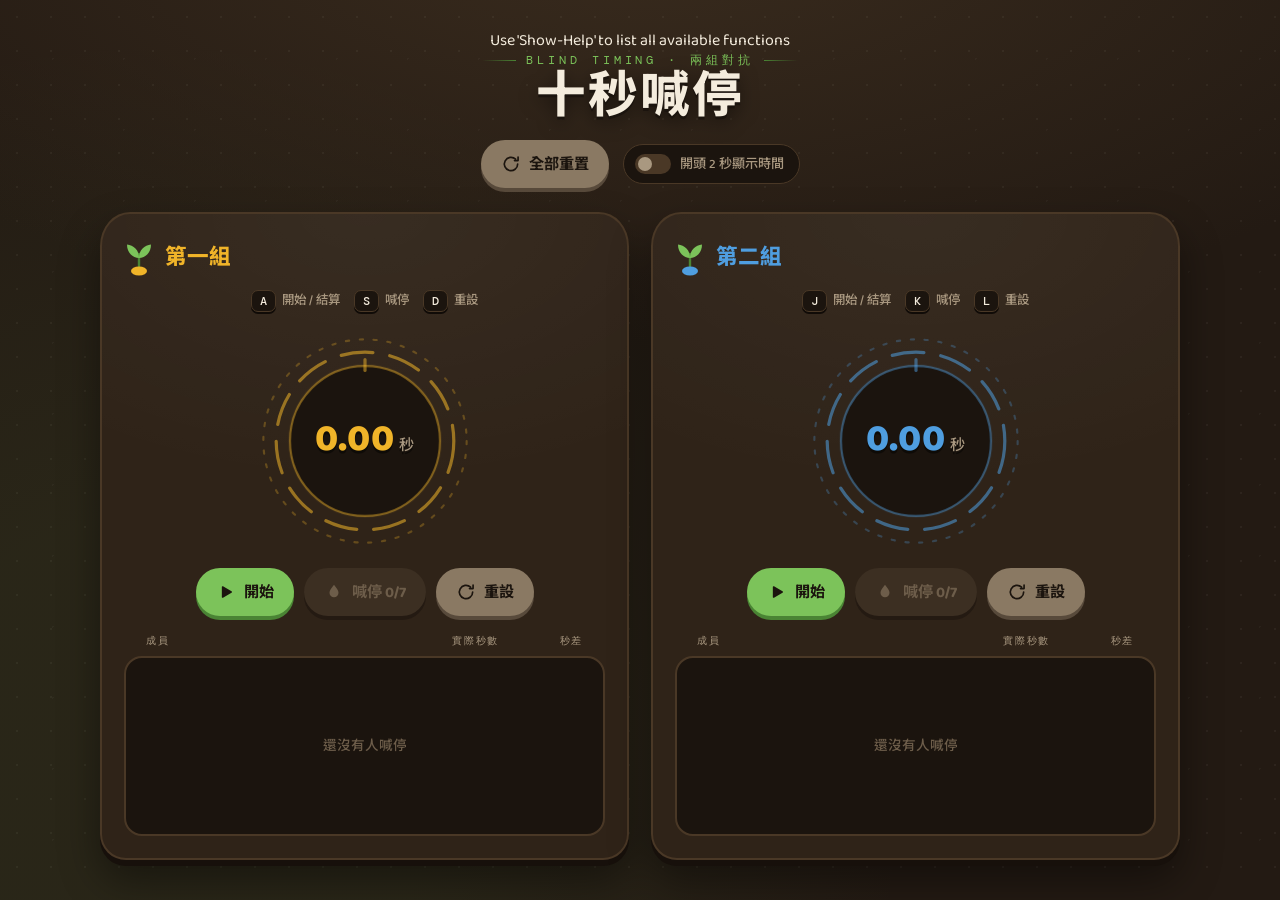
==== game.html @ 5b0d05cf "Add mobile web game" ====
Use 'Show-Help' to list all available functions
<!DOCTYPE html>
<html lang="zh-TW">
<head>
<meta charset="UTF-8">
<meta name="viewport" content="width=device-width, initial-scale=1.0">
<title>十秒喊停</title>
<link rel="preconnect" href="https://fonts.googleapis.com">
<link rel="preconnect" href="https://fonts.gstatic.com" crossorigin>
<link href="https://fonts.googleapis.com/css2?family=Baloo+2:wght@500;700;800&family=DM+Mono:wght@400;500&family=Noto+Sans+TC:wght@400;500;700&display=swap" rel="stylesheet">
<style>
:root{
  --soil-deep:#1b140e;
  --soil:#231a13;
  --loam:#2f2318;
  --root:#4a3826;
  --leaf:#7cc35a;
  --leaf-dark:#4a8434;
  --petal:#e0574a;
  --petal-dark:#9e3529;
  --p1:#f0b429;
  --p1-dark:#a07408;
  --p2:#4f9ee0;
  --p2-dark:#2a6ba1;
  --stone:#8a7963;
  --stone-dark:#584a3b;
  --bone:#f4ecdd;
  --moss:#a99880;
  --lift:4px;
  --col-time:78px;
  --col-diff:74px;
  /* 結算三態 */
  --over:#e0574a;
  --exact:#7cc35a;
  --under:#5ac8e8;
}

*{box-sizing:border-box;margin:0;padding:0}

body{
  font-family:'Baloo 2','Noto Sans TC',system-ui,sans-serif;
  background:
    radial-gradient(120% 80% at 50% -10%, #3a2c1e 0%, transparent 60%),
    radial-gradient(circle at 12% 88%, rgba(124,195,90,.07) 0 20%, transparent 55%),
    var(--soil);
  color:var(--bone);
  min-height:100vh;
  display:flex;flex-direction:column;align-items:center;
  padding:28px 18px 40px;
}
body::before{
  content:"";position:fixed;inset:0;pointer-events:none;z-index:0;
  background-image:
    radial-gradient(rgba(244,236,221,.05) 1px, transparent 1px),
    radial-gradient(rgba(244,236,221,.035) 1px, transparent 1px);
  background-size:34px 34px, 71px 71px;
  background-position:0 0, 17px 23px;
}
body>*{position:relative;z-index:1}

/* ── icon 統一規格 ───────────────── */
.ico{
  width:20px;height:20px;flex:none;display:block;
  fill:none;stroke:currentColor;stroke-width:2;
  stroke-linecap:round;stroke-linejoin:round;
}
.ico--sm{width:15px;height:15px}
.ico--lg{width:26px;height:26px}
.ico--fill{fill:currentColor;stroke:none}

/* ── header ──────────────────────── */
header{text-align:center;max-width:680px;margin-bottom:24px;width:100%}

.eyebrow{
  font-family:'DM Mono',monospace;font-size:.72rem;letter-spacing:.34em;
  text-transform:uppercase;color:var(--leaf);
  display:flex;align-items:center;justify-content:center;gap:10px;margin-bottom:6px;
}
.eyebrow::before,.eyebrow::after{
  content:"";height:1px;width:34px;background:linear-gradient(90deg,transparent,var(--leaf-dark));
}
.eyebrow::after{background:linear-gradient(270deg,transparent,var(--leaf-dark))}

h1{
  font-size:clamp(2rem,6vw,3.1rem);font-weight:800;line-height:1;
  letter-spacing:.04em;color:var(--bone);
  text-shadow:0 3px 0 var(--soil-deep), 0 6px 18px rgba(0,0,0,.5);
  margin-bottom:16px;
}

.global-controls{display:flex;justify-content:center;align-items:center;gap:14px;flex-wrap:wrap}

.btn{
  font-family:inherit;font-size:.95rem;font-weight:700;
  border:none;border-radius:999px;cursor:pointer;
  padding:11px 20px;
  display:inline-flex;align-items:center;gap:8px;
  color:var(--soil-deep);
  background:var(--btn,var(--stone));
  box-shadow:0 var(--lift) 0 var(--btn-dark,var(--stone-dark));
  transition:transform .12s ease, box-shadow .12s ease, filter .15s ease;
}
.btn:hover:not(:disabled){filter:brightness(1.08)}
.btn:active:not(:disabled){transform:translateY(var(--lift));box-shadow:0 0 0 var(--btn-dark,var(--stone-dark))}
.btn:focus-visible{outline:3px solid var(--bone);outline-offset:3px}
.btn:disabled{--btn:#3c2f22;--btn-dark:#241a12;color:#6d5d4a;cursor:not-allowed}
.btn-start{--btn:var(--leaf);--btn-dark:var(--leaf-dark)}
.btn-stop{--btn:var(--petal);--btn-dark:var(--petal-dark)}
.btn-lap{--btn:var(--accent);--btn-dark:var(--accent-dark)}
.btn-reset{--btn:var(--stone);--btn-dark:var(--stone-dark)}

.peek{
  display:inline-flex;align-items:center;gap:9px;cursor:pointer;
  font-size:.82rem;font-weight:500;color:var(--moss);
  background:var(--soil-deep);border:1px solid var(--root);
  border-radius:999px;padding:8px 15px 8px 11px;user-select:none;
}
.peek input{position:absolute;opacity:0;width:0;height:0}
.peek .track{
  width:36px;height:20px;border-radius:999px;background:var(--root);
  position:relative;transition:background .18s ease;flex:none;
}
.peek .track::after{
  content:"";position:absolute;top:3px;left:3px;width:14px;height:14px;border-radius:50%;
  background:var(--moss);transition:transform .18s ease, background .18s ease;
}
.peek input:checked + .track{background:var(--leaf-dark)}
.peek input:checked + .track::after{transform:translateX(16px);background:var(--bone)}
.peek input:focus-visible + .track{outline:3px solid var(--bone);outline-offset:3px}

/* ── 版面 ────────────────────────── */
.split-container{display:flex;width:100%;max-width:1080px;gap:22px;flex:1;align-items:stretch}
@media (max-width:860px){.split-container{flex-direction:column}}

.player-panel{
  --accent:var(--stone);--accent-dark:var(--stone-dark);--accent-soft:rgba(138,121,99,.13);
  flex:1;min-width:0;
  background:
    radial-gradient(130% 60% at 50% 0%, rgba(255,255,255,.045), transparent 70%),
    var(--loam);
  border:2px solid var(--root);
  border-radius:30px 30px 26px 26px/34px 34px 26px 26px;
  padding:24px 22px 22px;
  display:flex;flex-direction:column;align-items:center;
  box-shadow:0 6px 0 #17100b, 0 20px 40px rgba(0,0,0,.42);
}
#player1-panel{--accent:var(--p1);--accent-dark:var(--p1-dark);--accent-soft:rgba(240,180,41,.13)}
#player2-panel{--accent:var(--p2);--accent-dark:var(--p2-dark);--accent-soft:rgba(79,158,224,.13)}

.player-title{
  width:100%;display:flex;align-items:center;gap:11px;
  font-size:1.35rem;font-weight:800;color:var(--accent);
}
.player-title .sprout{width:30px;height:38px;flex:none}
.sprout .pod{fill:var(--accent)}
.sprout .leaf{fill:var(--leaf);transform-origin:15px 30px;animation:sway 4.2s ease-in-out infinite}
.sprout .leaf.b{animation-delay:-2.1s}
.sprout .stem{stroke:var(--leaf-dark);stroke-width:2.4;stroke-linecap:round;fill:none}
@keyframes sway{0%,100%{transform:rotate(-3.5deg)}50%{transform:rotate(3.5deg)}}

.winner-badge{
  margin-left:auto;
  display:none;align-items:center;gap:5px;
  background:var(--accent);color:var(--soil-deep);
  font-size:.72rem;font-weight:800;letter-spacing:.16em;
  padding:5px 12px;border-radius:999px;
  box-shadow:0 3px 0 var(--accent-dark);
  animation:bloom 1.6s ease-in-out infinite;
}
.winner-badge.show{display:inline-flex}
@keyframes bloom{0%,100%{transform:scale(1)}50%{transform:scale(1.06)}}

.key-hints{
  margin:14px 0 6px;display:flex;flex-wrap:wrap;gap:8px 14px;justify-content:center;
  font-size:.78rem;color:var(--moss);font-weight:500;
}
.key-hints span{display:inline-flex;align-items:center;gap:6px}
.kbd{
  font-family:'DM Mono',monospace;font-weight:500;font-size:.75rem;font-style:normal;
  background:var(--soil-deep);color:var(--bone);
  border:1px solid var(--root);border-radius:7px;
  padding:2px 8px;box-shadow:0 2px 0 #100b07;
}

/* ── 訊號盤 ──────────────────────── */
.dial{
  position:relative;width:214px;height:214px;margin:16px 0 20px;
  display:grid;place-items:center;
}
.dial > svg{position:absolute;inset:0;width:100%;height:100%}
.ring-outer{animation:spin 26s linear infinite}
.ring-mid{animation:spin 15s linear infinite reverse}
@keyframes spin{to{transform:rotate(360deg)}}
.dial .rg{transform-origin:100px 100px}
.dial .r1{fill:none;stroke:var(--accent);stroke-opacity:.28;stroke-width:2;stroke-dasharray:3 10;stroke-linecap:round}
.dial .r2{fill:none;stroke:var(--accent);stroke-opacity:.55;stroke-width:3;stroke-dasharray:30 16;stroke-linecap:round}
.dial .core{fill:var(--soil-deep);stroke:var(--accent);stroke-opacity:.4;stroke-width:2}
.dial .glow{fill:var(--accent);opacity:.07;transition:fill .35s ease, opacity .35s ease}
.dial.settled .glow{fill:var(--state);opacity:.13}
.dial .tick{stroke:var(--accent);stroke-opacity:.5;stroke-width:3;stroke-linecap:round}

/* 數字與盲測標籤共用同一格，交叉淡出 */
.display,.blind-tag{grid-area:1/1;z-index:2}

.display{
  display:flex;flex-direction:column;align-items:center;gap:7px;
  transition:opacity .3s ease;
}
.display .num{
  font-size:2.4rem;font-weight:800;color:var(--accent);
  font-variant-numeric:tabular-nums;letter-spacing:.01em;line-height:1;
  text-shadow:0 3px 0 rgba(0,0,0,.45);
}
.display .unit{font-size:.95rem;font-weight:500;color:var(--moss);margin-left:5px}
.display.is-result{gap:0}
.display.is-result .num{font-size:2.05rem}
.display .split{width:52px;height:1px;background:var(--root);margin:9px 0 8px}
.display .dev{
  font-family:'DM Mono',monospace;font-weight:500;font-size:1.3rem;line-height:1;
  font-variant-numeric:tabular-nums;color:var(--moss);
}
.display .dev small{font-size:.62rem;color:var(--moss);margin-left:4px;font-family:inherit}
.display .dev.over{color:var(--over)}
.display .dev.exact{color:var(--exact)}
.display .dev.under{color:var(--under)}
.blindfold{opacity:0 !important;user-select:none}

.blind-tag{
  display:flex;flex-direction:column;align-items:center;gap:8px;
  color:var(--moss);opacity:0;transition:opacity .3s ease;pointer-events:none;
}
.blind-tag em{font-family:'DM Mono',monospace;font-size:.72rem;letter-spacing:.24em;font-style:normal;text-indent:.24em}
.dial:has(.blindfold) .blind-tag{opacity:1}
.dial:has(.blindfold) .r2{stroke-opacity:.9}
.dial:has(.blindfold) .glow{opacity:.16}

.btn-group{display:flex;gap:10px;flex-wrap:wrap;justify-content:center;margin-bottom:18px}

/* ── 紀錄表 ──────────────────────── */
.lap-cols{
  width:100%;display:grid;
  grid-template-columns:1fr var(--col-time) var(--col-diff);
  gap:10px;padding:0 22px 8px;
  font-family:'DM Mono',monospace;font-size:.64rem;letter-spacing:.16em;
  color:var(--moss);text-transform:uppercase;
}
.lap-cols span:nth-child(2),.lap-cols span:nth-child(3){text-align:right}

.lap-container{
  width:100%;flex:1;min-height:180px;max-height:250px;overflow-y:auto;
  background:var(--soil-deep);
  border:2px solid var(--root);border-radius:18px;padding:8px;
  scrollbar-width:thin;scrollbar-color:var(--root) transparent;
}
.lap-container:empty::after{
  content:"還沒有人喊停";
  display:grid;place-items:center;height:160px;
  color:#6d5d4a;font-size:.85rem;font-weight:500;
}
.lap-item{
  display:grid;
  grid-template-columns:1fr var(--col-time) var(--col-diff);
  gap:10px;align-items:center;
  padding:9px 12px;border-radius:12px;font-size:.9rem;font-weight:500;
}
.lap-item+.lap-item{margin-top:2px}
.lap-item .name{display:flex;align-items:center;gap:9px;color:var(--bone);min-width:0}
.lap-item .name .ico{color:var(--stone)}
.lap-item .raw{font-family:'DM Mono',monospace;color:var(--bone);text-align:right}
.lap-item .diff{font-family:'DM Mono',monospace;color:var(--moss);text-align:right;font-weight:500}
.lap-item .diff.tight{color:var(--leaf)}
.lap-item .locked{
  grid-column:2 / -1;
  display:flex;align-items:center;justify-content:flex-end;gap:6px;
  color:#6d5d4a;font-family:'DM Mono',monospace;font-size:.76rem;
}

@media (prefers-reduced-motion:reduce){
  *,*::before,*::after{animation:none !important;transition-duration:.01ms !important}
}
</style>
</head>
<body>

<header>
  <div class="eyebrow">blind timing · 兩組對抗</div>
  <h1>十秒喊停</h1>
  <div class="global-controls">
    <button id="resetAllBtn" class="btn btn-reset">
      <svg class="ico" viewBox="0 0 24 24" aria-hidden="true"><path d="M20 12a8 8 0 1 1-2.5-5.8"/><path d="M20.5 3.6v4.3h-4.3"/></svg>
      全部重置
    </button>
    <label class="peek">
      <input type="checkbox" id="peekToggle">
      <span class="track"></span>
      開頭 2 秒顯示時間
    </label>
  </div>
</header>

<div class="split-container">

  <div class="player-panel" id="player1-panel">
    <div class="player-title">
      <svg class="sprout" viewBox="0 0 30 38" aria-hidden="true">
        <path class="stem" d="M15 34V16"/>
        <path class="leaf a" d="M15 20C15 12 9.5 7 3 6.5c0 8 5.5 13.5 12 13.5Z"/>
        <path class="leaf b" d="M15 20c0-8 5.5-13 12-13.5 0 8-5.5 13.5-12 13.5Z"/>
        <ellipse class="pod" cx="15" cy="33" rx="8" ry="4.6"/>
      </svg>
      第一組
      <span id="p1-winner" class="winner-badge">
        <svg class="ico ico--sm ico--fill" viewBox="0 0 24 24" aria-hidden="true"><circle cx="12" cy="6" r="3.4"/><circle cx="12" cy="18" r="3.4"/><circle cx="6" cy="12" r="3.4"/><circle cx="18" cy="12" r="3.4"/><circle cx="12" cy="12" r="2.6"/></svg>
        WINNER
      </span>
    </div>

    <div class="key-hints">
      <span><i class="kbd">A</i> 開始 / 結算</span>
      <span><i class="kbd">S</i> 喊停</span>
      <span><i class="kbd">D</i> 重設</span>
    </div>

    <div class="dial">
      <svg viewBox="0 0 200 200" aria-hidden="true">
        <g class="rg ring-outer"><circle class="r1" cx="100" cy="100" r="95"/></g>
        <g class="rg ring-mid"><circle class="r2" cx="100" cy="100" r="83"/></g>
        <circle class="glow" cx="100" cy="100" r="72"/>
        <circle class="core" cx="100" cy="100" r="70"/>
        <path class="tick" d="M100 24v10"/>
      </svg>
      <div class="display" id="p1-display"></div>
      <div class="blind-tag">
        <svg class="ico ico--lg" viewBox="0 0 24 24" aria-hidden="true"><path d="M3 12s3.5-6 9-6 9 6 9 6-3.5 6-9 6-9-6-9-6Z"/><path d="M4 4 20 20"/></svg>
        <em>盲測中</em>
      </div>
    </div>

    <div class="btn-group">
      <button id="p1-startStopBtn" class="btn btn-start"></button>
      <button id="p1-lapBtn" class="btn btn-lap" disabled></button>
      <button id="p1-resetBtn" class="btn btn-reset"></button>
    </div>


    <div class="lap-cols"><span>成員</span><span>實際秒數</span><span>秒差</span></div>
    <div class="lap-container" id="p1-lapList"></div>
  </div>

  <div class="player-panel" id="player2-panel">
    <div class="player-title">
      <svg class="sprout" viewBox="0 0 30 38" aria-hidden="true">
        <path class="stem" d="M15 34V16"/>
        <path class="leaf a" d="M15 20C15 12 9.5 7 3 6.5c0 8 5.5 13.5 12 13.5Z"/>
        <path class="leaf b" d="M15 20c0-8 5.5-13 12-13.5 0 8-5.5 13.5-12 13.5Z"/>
        <ellipse class="pod" cx="15" cy="33" rx="8" ry="4.6"/>
      </svg>
      第二組
      <span id="p2-winner" class="winner-badge">
        <svg class="ico ico--sm ico--fill" viewBox="0 0 24 24" aria-hidden="true"><circle cx="12" cy="6" r="3.4"/><circle cx="12" cy="18" r="3.4"/><circle cx="6" cy="12" r="3.4"/><circle cx="18" cy="12" r="3.4"/><circle cx="12" cy="12" r="2.6"/></svg>
        WINNER
      </span>
    </div>

    <div class="key-hints">
      <span><i class="kbd">J</i> 開始 / 結算</span>
      <span><i class="kbd">K</i> 喊停</span>
      <span><i class="kbd">L</i> 重設</span>
    </div>

    <div class="dial">
      <svg viewBox="0 0 200 200" aria-hidden="true">
        <g class="rg ring-outer"><circle class="r1" cx="100" cy="100" r="95"/></g>
        <g class="rg ring-mid"><circle class="r2" cx="100" cy="100" r="83"/></g>
        <circle class="glow" cx="100" cy="100" r="72"/>
        <circle class="core" cx="100" cy="100" r="70"/>
        <path class="tick" d="M100 24v10"/>
      </svg>
      <div class="display" id="p2-display"></div>
      <div class="blind-tag">
        <svg class="ico ico--lg" viewBox="0 0 24 24" aria-hidden="true"><path d="M3 12s3.5-6 9-6 9 6 9 6-3.5 6-9 6-9-6-9-6Z"/><path d="M4 4 20 20"/></svg>
        <em>盲測中</em>
      </div>
    </div>

    <div class="btn-group">
      <button id="p2-startStopBtn" class="btn btn-start"></button>
      <button id="p2-lapBtn" class="btn btn-lap" disabled></button>
      <button id="p2-resetBtn" class="btn btn-reset"></button>
    </div>


    <div class="lap-cols"><span>成員</span><span>實際秒數</span><span>秒差</span></div>
    <div class="lap-container" id="p2-lapList"></div>
  </div>

</div>

<script>
/* ── SVG icon set：24x24 / stroke 2 / round / currentColor ── */
const ICO = {
  play:  '<svg class="ico ico--fill" viewBox="0 0 24 24" aria-hidden="true"><path d="M8.4 5.2 18.6 11.1a1 1 0 0 1 0 1.8L8.4 18.8A1 1 0 0 1 7 17.9V6.1a1 1 0 0 1 1.4-.9Z"/></svg>',
  stop:  '<svg class="ico ico--fill" viewBox="0 0 24 24" aria-hidden="true"><rect x="6.5" y="6.5" width="11" height="11" rx="3"/></svg>',
  done:  '<svg class="ico" viewBox="0 0 24 24" aria-hidden="true"><path d="M4.5 12.5 10 18 19.5 6.5"/></svg>',
  call:  '<svg class="ico ico--fill" viewBox="0 0 24 24" aria-hidden="true"><path d="M12 3.4c3.3 4.4 5.4 7 5.4 9.6a5.4 5.4 0 0 1-10.8 0C6.6 10.4 8.7 7.8 12 3.4Z"/></svg>',
  reset: '<svg class="ico" viewBox="0 0 24 24" aria-hidden="true"><path d="M20 12a8 8 0 1 1-2.5-5.8"/><path d="M20.5 3.6v4.3h-4.3"/></svg>',
  seed:  '<svg class="ico ico--sm ico--fill" viewBox="0 0 24 24" aria-hidden="true"><ellipse cx="12" cy="12" rx="6" ry="8"/></svg>',
  leaf:  '<svg class="ico ico--sm" viewBox="0 0 24 24" aria-hidden="true"><path d="M4 20C4 11.7 10.7 5 19 5c0 8.3-6.7 15-15 15Z"/><path d="M4.5 19.5 14 10"/></svg>',
  lock:  '<svg class="ico ico--sm" viewBox="0 0 24 24" aria-hidden="true"><rect x="4.5" y="10.5" width="15" height="9.5" rx="3"/><path d="M8.5 10.5V8a3.5 3.5 0 0 1 7 0v2.5"/></svg>',
  flower:'<svg class="ico ico--fill" viewBox="0 0 24 24" aria-hidden="true"><circle cx="12" cy="6" r="3.4"/><circle cx="12" cy="18" r="3.4"/><circle cx="6" cy="12" r="3.4"/><circle cx="18" cy="12" r="3.4"/><circle cx="12" cy="12" r="2.6"/></svg>'
};

const TARGET_MS   = 10000;  // 每人目標 10 秒
const MAX_CALLS   = 7;      // 每組人數上限（7 人 → 基準 70 秒）
const PEEK_MS     = 2000;
const TIGHT_MS    = 500;    // 個人秒差在此以內算準
const EXACT_MS    = 500;    // 全組秒差在此以內算「剛好」
let   peekEnabled = false;

const s2 = ms => (ms / 1000).toFixed(2);
const signed = ms => (ms >= 0 ? "+" : "−") + s2(Math.abs(ms));

class TeamGame {
  constructor(id, startStopBtnId, lapBtnId, resetBtnId, displayId, lapListId, winnerBadgeId) {
    this.id = id;
    this.startStopBtn = document.getElementById(startStopBtnId);
    this.lapBtn = document.getElementById(lapBtnId);
    this.resetBtn = document.getElementById(resetBtnId);
    this.display = document.getElementById(displayId);
    this.lapList = document.getElementById(lapListId);
    this.winnerBadge = document.getElementById(winnerBadgeId);
    this.dial = this.display.closest('.dial');

    this.startTime = 0;
    this.elapsedTime = 0;
    this.timerInterval = null;
    this.running = false;
    this.finished = false;
    this.calls = [];
    this.sumMs = 0;      // 全組實際秒數總和
    this.baseMs = 0;     // 基準 = 人數 × 10 秒
    this.deviationMs = 0; // 總和 − 基準

    this.resetBtn.innerHTML = ICO.reset + "重設";
    this.setStartStop("start");
    this.updateCallBtn();
    this.renderTime(0);
    this.initEvents();
  }

  setStartStop(mode) {
    const map = {
      start: ["btn btn-start", ICO.play + "開始"],
      stop:  ["btn btn-stop",  ICO.stop + "結算"],
      done:  ["btn btn-start", ICO.done + "已結算"]
    };
    const [cls, html] = map[mode];
    this.startStopBtn.className = cls;
    this.startStopBtn.innerHTML = html;
  }

  updateCallBtn() {
    this.lapBtn.innerHTML = ICO.call + `喊停 ${this.calls.length}/${MAX_CALLS}`;
    this.lapBtn.disabled = !this.running || this.calls.length >= MAX_CALLS;
  }

  initEvents() {
    this.startStopBtn.addEventListener("click", () => this.toggleStartStop());
    this.lapBtn.addEventListener("click", () => this.recordCall());
    this.resetBtn.addEventListener("click", () => this.reset());
  }

  toggleStartStop() {
    if (!this.running) this.start(); else this.settle();
  }

  start() {
    if (this.finished) return;
    this.startTime = Date.now() - this.elapsedTime;
    this.timerInterval = setInterval(() => this.updateTime(), 10);
    this.running = true;
    this.setStartStop("stop");
    this.updateCallBtn();
    this.updateTime();
  }

  settle() {
    clearInterval(this.timerInterval);
    this.running = false;
    this.finished = true;

    this.sumMs = this.calls.reduce((s, c) => s + c.timeMs, 0);
    this.baseMs = this.calls.length * TARGET_MS;
    this.deviationMs = this.sumMs - this.baseMs;

    this.setStartStop("done");
    this.startStopBtn.disabled = true;
    this.lapBtn.disabled = true;
    this.display.classList.remove("blindfold");
    this.renderResult();
    this.renderList(true);
    checkWinner();
  }

  recordCall() {
    if (!this.running || this.calls.length >= MAX_CALLS) return;
    const t = this.elapsedTime;
    this.calls.push({ seat: this.calls.length + 1, timeMs: t, diffMs: t - TARGET_MS });
    this.updateCallBtn();
    this.renderList(false);
    if (this.calls.length >= MAX_CALLS) this.settle();
  }

  reset() {
    clearInterval(this.timerInterval);
    this.running = false;
    this.finished = false;
    this.elapsedTime = 0;
    this.calls = [];
    this.sumMs = this.baseMs = this.deviationMs = 0;
    this.renderTime(0);
    this.display.classList.remove("blindfold");
    this.setStartStop("start");
    this.startStopBtn.disabled = false;
    this.updateCallBtn();
    this.lapList.innerHTML = "";
    this.dial.classList.remove("settled");
    this.dial.style.removeProperty("--state");
    this.winnerBadge.classList.remove("show");
  }

  renderTime(ms) {
    this.display.classList.remove("is-result");
    this.display.innerHTML = `<span class="num">${s2(ms)}<span class="unit">秒</span></span>`;
  }

  /* 結算：圓內只放兩個數字 —— 總時間 / 總秒差 */
  renderResult() {
    const dev = this.deviationMs;
    const state = dev > EXACT_MS ? "over" : (dev < -EXACT_MS ? "under" : "exact");
    this.dial.style.setProperty("--state", `var(--${state})`);
    this.dial.classList.add("settled");
    this.display.classList.add("is-result");
    this.display.innerHTML =
      `<span class="num">${s2(this.sumMs)}<span class="unit">秒</span></span>` +
      `<span class="split"></span>` +
      `<span class="dev ${state}">${signed(dev)}<small>秒</small></span>`;
  }

  updateTime() {
    this.elapsedTime = Date.now() - this.startTime;
    this.renderTime(this.elapsedTime);
    this.display.classList.toggle("blindfold", !peekEnabled || this.elapsedTime >= PEEK_MS);
  }

  renderList(revealed) {
    this.lapList.innerHTML = "";
    for (let i = this.calls.length - 1; i >= 0; i--) {
      const c = this.calls[i];
      const item = document.createElement("div");
      item.className = "lap-item";
      const mark = revealed ? ICO.leaf : ICO.seed;
      let cells;
      if (revealed) {
        const tight = Math.abs(c.diffMs) <= TIGHT_MS ? " tight" : "";
        cells = `<span class="raw">${s2(c.timeMs)}</span>`
              + `<span class="diff${tight}">${signed(c.diffMs)}</span>`;
      } else {
        cells = `<span class="locked">${ICO.lock}封存中</span>`;
      }
      item.innerHTML = `<span class="name">${mark}第 ${c.seat} 位</span>${cells}`;
      this.lapList.appendChild(item);
    }
  }

}

const p1 = new TeamGame('p1','p1-startStopBtn','p1-lapBtn','p1-resetBtn','p1-display','p1-lapList','p1-winner');
const p2 = new TeamGame('p2','p2-startStopBtn','p2-lapBtn','p2-resetBtn','p2-display','p2-lapList','p2-winner');

document.getElementById('resetAllBtn').addEventListener('click', () => { p1.reset(); p2.reset(); });

document.getElementById('peekToggle').addEventListener('change', (e) => {
  peekEnabled = e.target.checked;
  [p1, p2].forEach(t => { if (t.running) t.updateTime(); });
});

/* 勝負：與基準的偏離量較小者勝 */
function checkWinner() {
  if (!(p1.finished && p2.finished)) return;
  const a = Math.abs(p1.deviationMs), b = Math.abs(p2.deviationMs);
  p1.winnerBadge.classList.toggle("show", a <= b);
  p2.winnerBadge.classList.toggle("show", b <= a);
}

window.addEventListener('keydown', (e) => {
  const tag = e.target.tagName;
  if (tag === 'INPUT' || tag === 'TEXTAREA') return;
  const key = e.key.toLowerCase();
  if (key === 'a') p1.toggleStartStop();
  else if (key === 's') p1.recordCall();
  else if (key === 'd') p1.reset();
  if (key === 'j') p2.toggleStartStop();
  else if (key === 'k') p2.recordCall();
  else if (key === 'l') p2.reset();
});
</script>
</body>
</html>
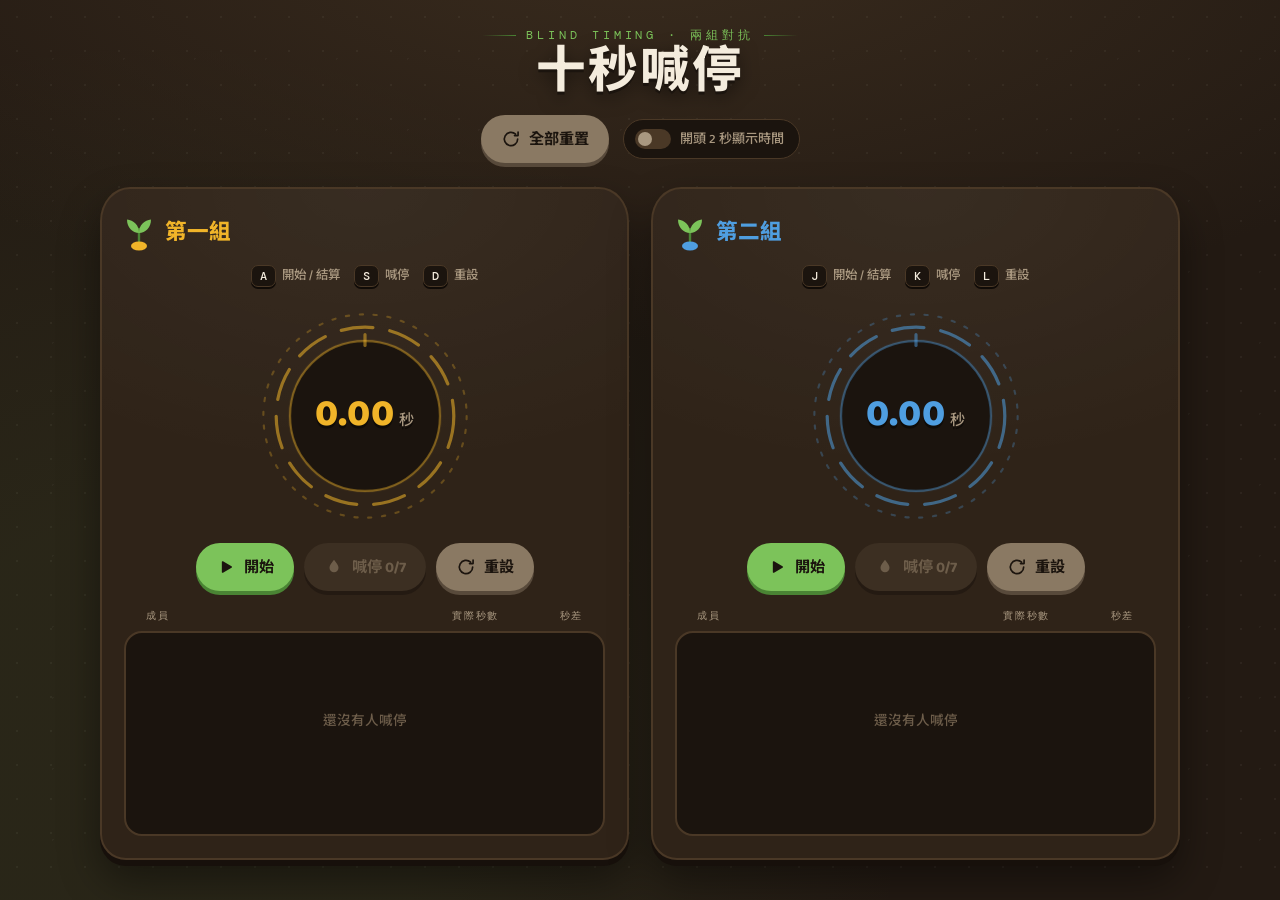
==== commit 9158dcb5: "Fix uploaded game markup" ====
--- a/game.html
+++ b/game.html
@@ -1,4 +1,3 @@
-Use 'Show-Help' to list all available functions
 <!DOCTYPE html>
 <html lang="zh-TW">
 <head>
